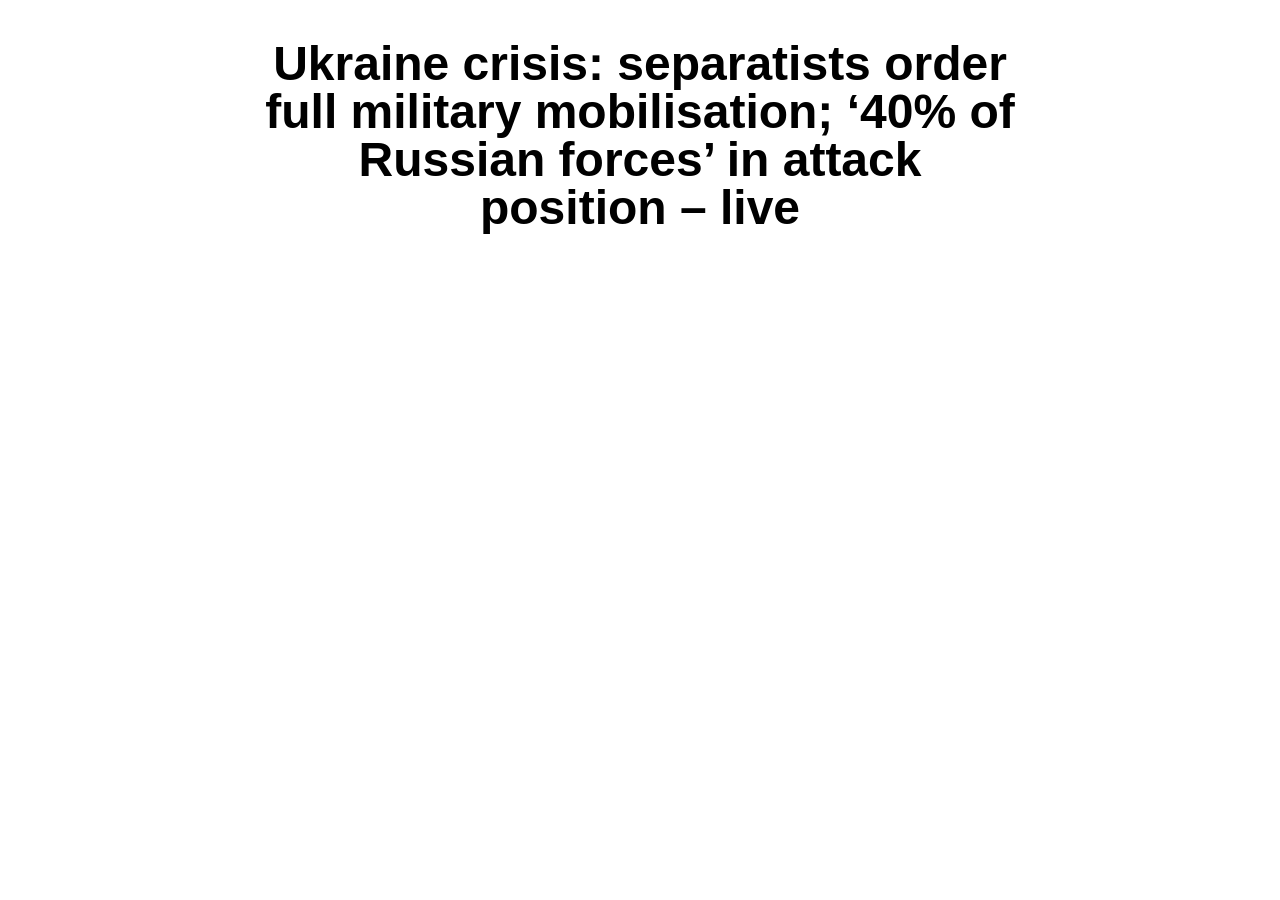
==== components.html @ ae90a289 "prima-bozza" ====
<!DOCTYPE html>
<html lang="en">
<head>
    <meta charset="UTF-8">
    <meta name="viewport" content="width=device-width, initial-scale=1.0">
    <title>Document</title>
    
    <style>
        h2{
            text-align: center;
        }

    </style>

    <link rel="stylesheet" href="static/css/titolo.css">
</head>

<body>
    <div class="title">
        <h2 class="roboto-bold" >
            Ukraine crisis: separatists order <br>full military mobilisation; ‘40% of <br> Russian forces’ in attack <br>position – live
        </h2>
    </div>

    
</body>
</html>
---- static/css/titolo.css ----
.title{
    font-family: 'Roboto', sans-serif;
}

.title h2{
    font-size: 48px ;
    font-weight: bold ;
    line-height: 1;
    width: 710 px ;
    height: 224px ;
    margin-left: 365 px ;
    margin-right: 365 px;
}
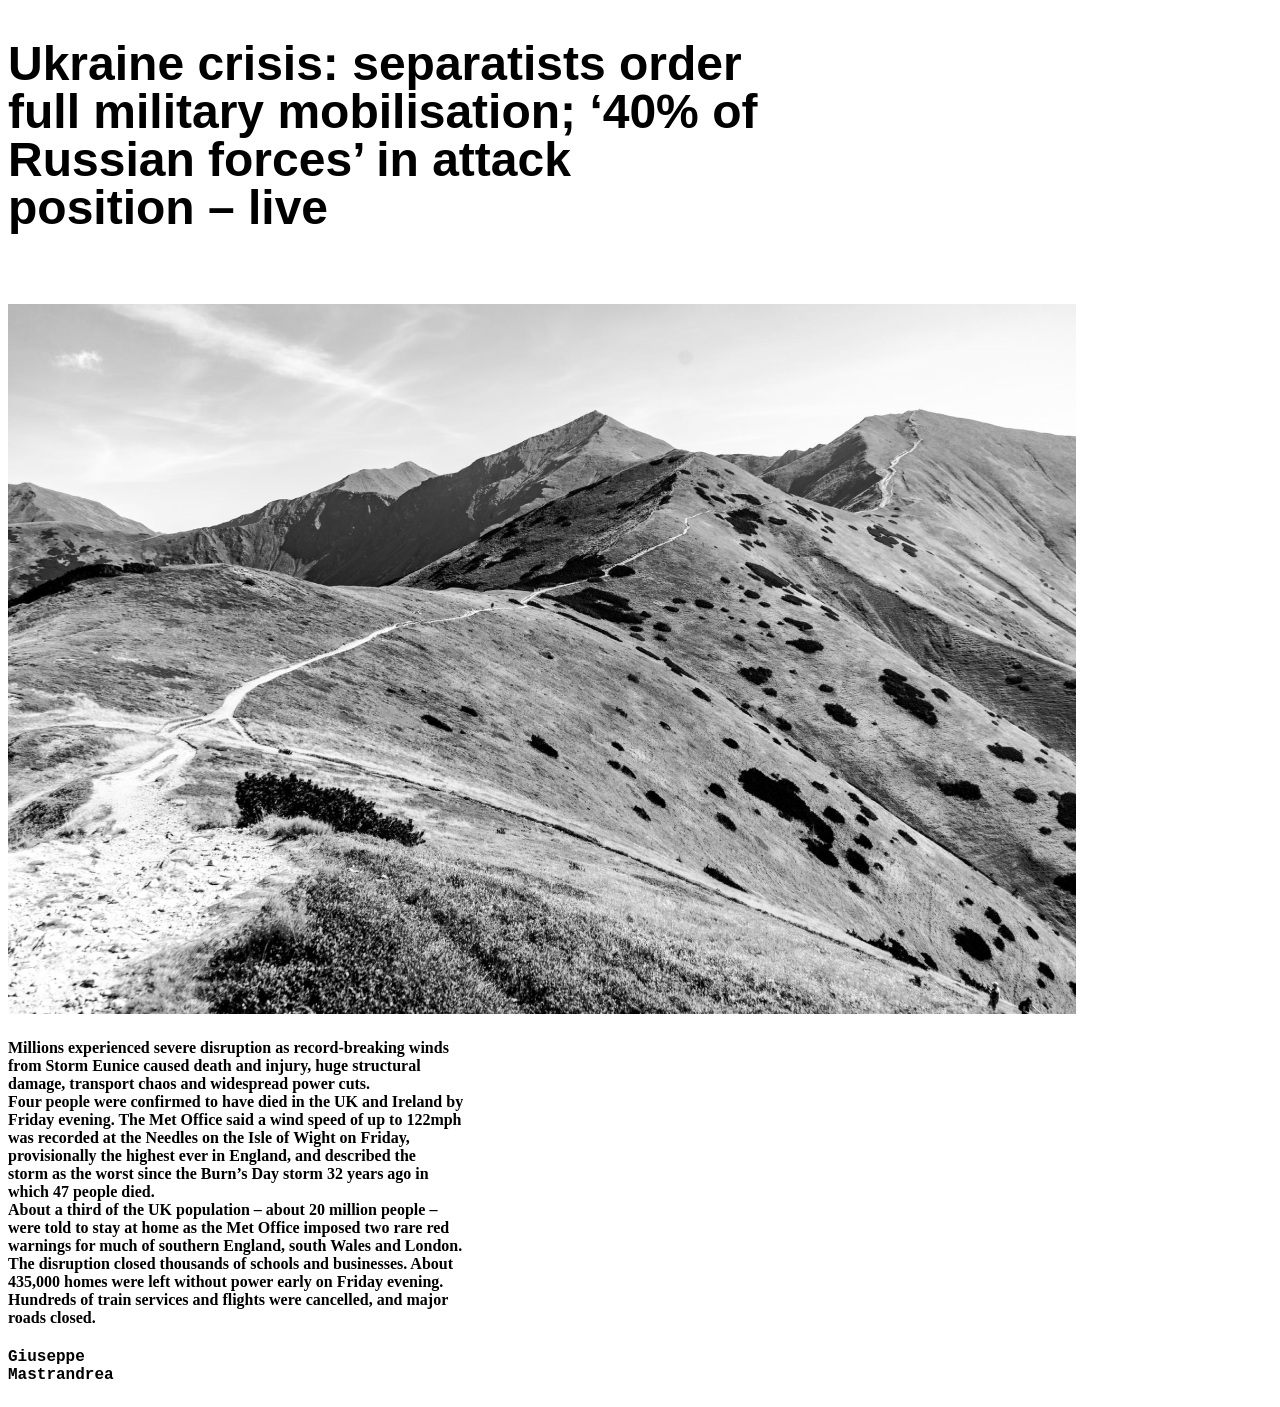
==== commit 4f3be88e: "seconza-bozza" ====
--- a/components.html
+++ b/components.html
@@ -4,22 +4,54 @@
     <meta charset="UTF-8">
     <meta name="viewport" content="width=device-width, initial-scale=1.0">
     <title>Document</title>
-    
-    <style>
-        h2{
-            text-align: center;
-        }
 
-    </style>
 
     <link rel="stylesheet" href="static/css/titolo.css">
+    <link rel="stylesheet" href="static/css/testo.css">
+    <link rel="stylesheet" href="static/css/immagine.css">
+    <link rel="stylesheet" href="static/css/firma.css">
+    
 </head>
 
 <body>
     <div class="title">
         <h2 class="roboto-bold" >
-            Ukraine crisis: separatists order <br>full military mobilisation; ‘40% of <br> Russian forces’ in attack <br>position – live
+            Ukraine crisis: separatists order <br>
+            full military mobilisation; ‘40% of <br>
+            Russian forces’ in attack <br>
+            position – live
         </h2>
+    </div>
+
+    <div class="immagine">
+        <img src="static/img/img prima-prova.png">
+    </div>
+
+    <div class="testo">
+        <h4 class="overpass-mono">
+        Millions experienced severe disruption as record-breaking winds <br>
+        from Storm Eunice caused death and injury, huge structural <br>
+        damage, transport chaos and widespread power cuts. <br>
+        Four people were confirmed to have died in the UK and Ireland by <br>
+        Friday evening. The Met Office said a wind speed of up to 122mph <br>
+        was recorded at the Needles on the Isle of Wight on Friday, <br>
+        provisionally the highest ever in England, and described the <br>
+        storm as the worst since the Burn’s Day storm 32 years ago in <br>
+        which 47 people died. <br>
+        About a third of the UK population – about 20 million people – <br>
+        were told to stay at home as the Met Office imposed two rare red <br>
+        warnings for much of southern England, south Wales and London. <br>
+        The disruption closed thousands of schools and businesses. About <br>
+        435,000 homes were left without power early on Friday evening. <br>
+        Hundreds of train services and flights were cancelled, and major <br>
+        roads closed. <br>
+        </h4>
+    </div>
+
+    <div class="firma">
+        <h4 class="overpass-mono">
+            Giuseppe <br> Mastrandrea
+        </h4>
     </div>
 
     
--- a/static/css/immagine.css
+++ b/static/css/immagine.css
@@ -0,0 +1,5 @@
+.immagine{
+    height: 710 px ;
+    width: 1068 px ;
+    
+}
--- a/static/css/firma.css
+++ b/static/css/firma.css
@@ -0,0 +1,13 @@
+.firma{
+    font-family: 'overpass-mono', monospace;
+}
+
+.firma h4{
+    width: 170 px;
+    height: 40 px ;
+    line-height: 24 px ;
+    font-size: 22 px ;
+    font-weight: bold ;
+    margin-left: 365 px ;
+    margin-right: 365 px;
+}
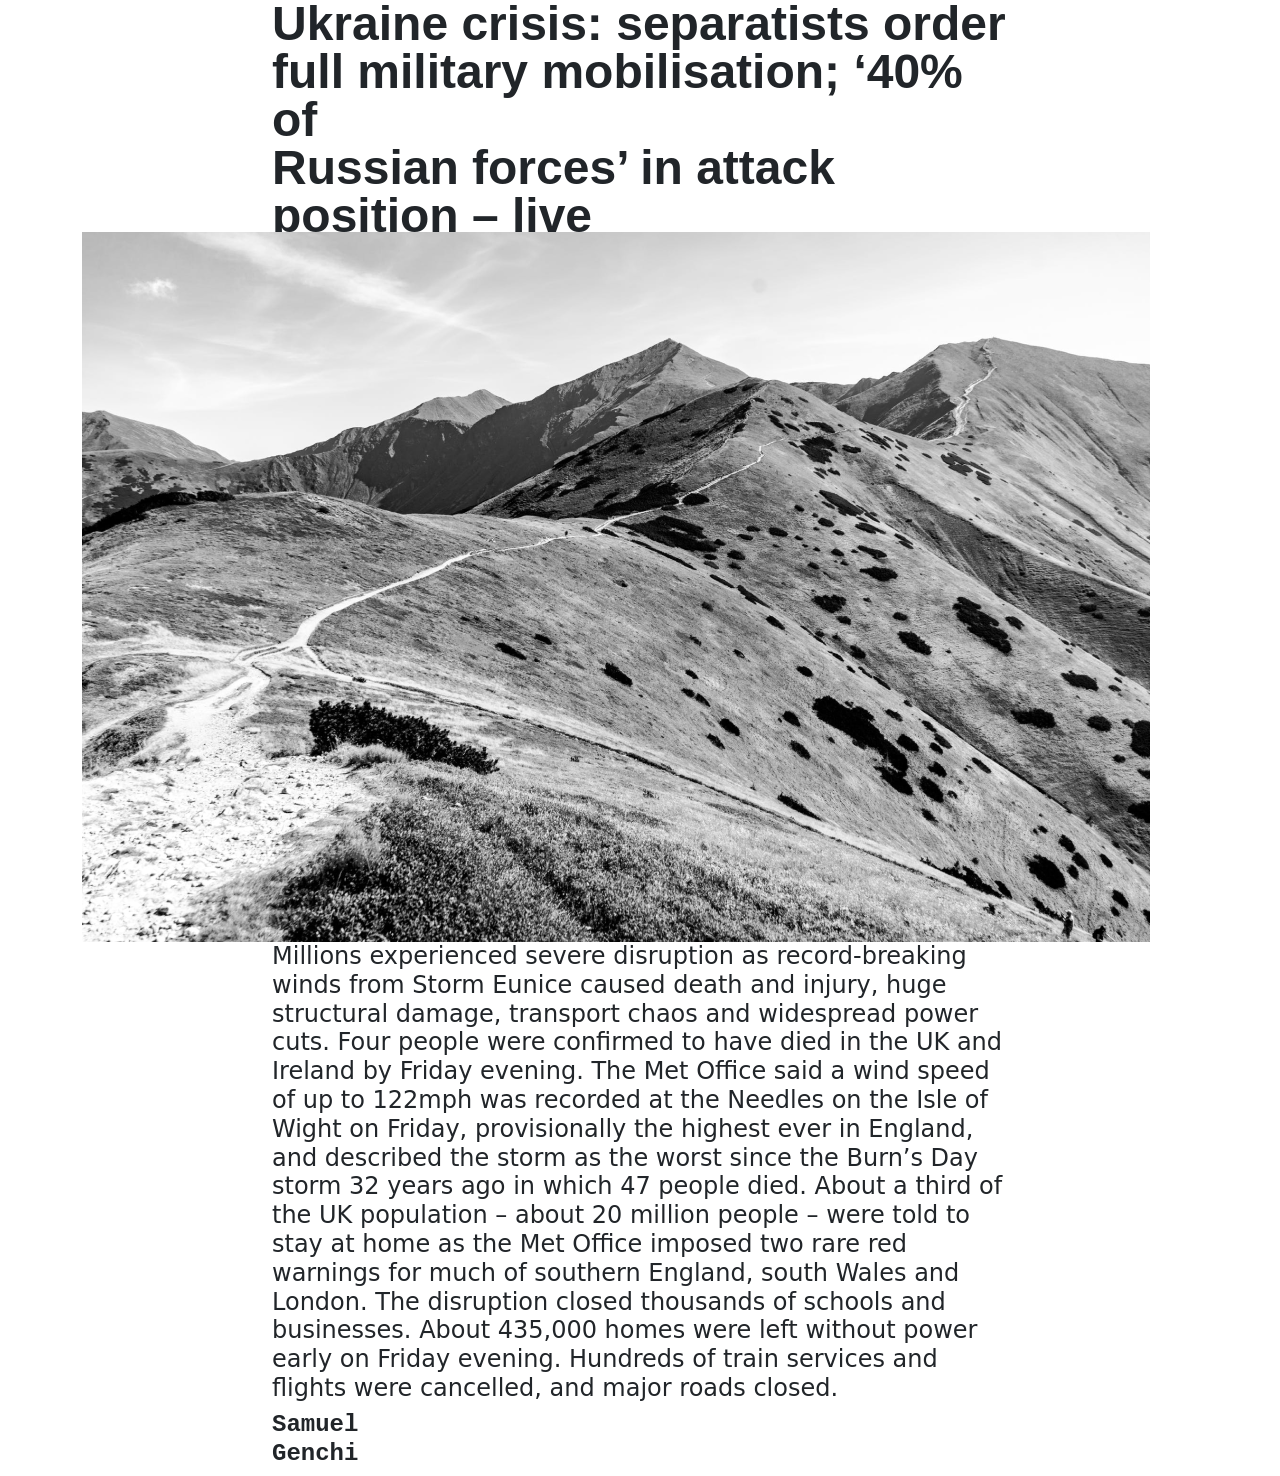
==== commit 45179bc7: "terza-bozza" ====
--- a/components.html
+++ b/components.html
@@ -11,48 +11,75 @@
     <link rel="stylesheet" href="static/css/immagine.css">
     <link rel="stylesheet" href="static/css/firma.css">
     
+    <link href="https://cdn.jsdelivr.net/npm/bootstrap@5.3.3/dist/css/bootstrap.min.css" rel="stylesheet" integrity="sha384-QWTKZyjpPEjISv5WaRU9OFeRpok6YctnYmDr5pNlyT2bRjXh0JMhjY6hW+ALEwIH" crossorigin="anonymous">
 </head>
 
 <body>
-    <div class="title">
-        <h2 class="roboto-bold" >
-            Ukraine crisis: separatists order <br>
-            full military mobilisation; ‘40% of <br>
-            Russian forces’ in attack <br>
-            position – live
-        </h2>
+    <div class="container">
+        <div class="row">
+            <div class="col-8 offset-2">
+                <div class="title">
+                    <h2 class="roboto-bold" >
+                        Ukraine crisis: separatists order <br>
+                        full military mobilisation; ‘40% of <br>
+                        Russian forces’ in attack <br>
+                        position – live 
+                    </h2>
+                </div>
+            </div>
+        </div>
     </div>
 
-    <div class="immagine">
-        <img src="static/img/img prima-prova.png">
+    <div class="container">
+        <div class="row">
+            <div class="col-12">
+                <div class="immagine">
+                    <img src="static/img/img prima-prova.png">
+                </div>
+            </div>
+        </div>
+     </div>    
+
+
+     <div class="container">
+        <div class="row">
+            <div class="col-8 offset-2">
+                <div class="testo">
+                    <h4 class="overpass-mono">
+                        Millions experienced severe disruption as record-breaking winds 
+                        from Storm Eunice caused death and injury, huge structural 
+                        damage, transport chaos and widespread power cuts. 
+                        Four people were confirmed to have died in the UK and Ireland by 
+                        Friday evening. The Met Office said a wind speed of up to 122mph 
+                        was recorded at the Needles on the Isle of Wight on Friday, 
+                        provisionally the highest ever in England, and described the 
+                        storm as the worst since the Burn’s Day storm 32 years ago in 
+                        which 47 people died. 
+                        About a third of the UK population – about 20 million people – 
+                        were told to stay at home as the Met Office imposed two rare red 
+                        warnings for much of southern England, south Wales and London. 
+                        The disruption closed thousands of schools and businesses. About 
+                        435,000 homes were left without power early on Friday evening. 
+                        Hundreds of train services and flights were cancelled, and major 
+                        roads closed. 
+                    </h4>
+                </div>
+            </div>
+        </div>
     </div>
 
-    <div class="testo">
-        <h4 class="overpass-mono">
-        Millions experienced severe disruption as record-breaking winds <br>
-        from Storm Eunice caused death and injury, huge structural <br>
-        damage, transport chaos and widespread power cuts. <br>
-        Four people were confirmed to have died in the UK and Ireland by <br>
-        Friday evening. The Met Office said a wind speed of up to 122mph <br>
-        was recorded at the Needles on the Isle of Wight on Friday, <br>
-        provisionally the highest ever in England, and described the <br>
-        storm as the worst since the Burn’s Day storm 32 years ago in <br>
-        which 47 people died. <br>
-        About a third of the UK population – about 20 million people – <br>
-        were told to stay at home as the Met Office imposed two rare red <br>
-        warnings for much of southern England, south Wales and London. <br>
-        The disruption closed thousands of schools and businesses. About <br>
-        435,000 homes were left without power early on Friday evening. <br>
-        Hundreds of train services and flights were cancelled, and major <br>
-        roads closed. <br>
-        </h4>
+    <div class="container">
+        <div class="row">
+            <div class="col-4 offset-2">
+                <div class="firma">
+                    <h4 class="overpass-mono">
+                        Samuel <br> Genchi
+                    </h4>
+                </div> 
+            </div>
+        </div>
     </div>
 
-    <div class="firma">
-        <h4 class="overpass-mono">
-            Giuseppe <br> Mastrandrea
-        </h4>
-    </div>
 
     
 </body>
--- a/static/css/immagine.css
+++ b/static/css/immagine.css
@@ -1,5 +1,5 @@
 .immagine{
     height: 710 px ;
     width: 1068 px ;
-    
+    padding: auto ;
 }
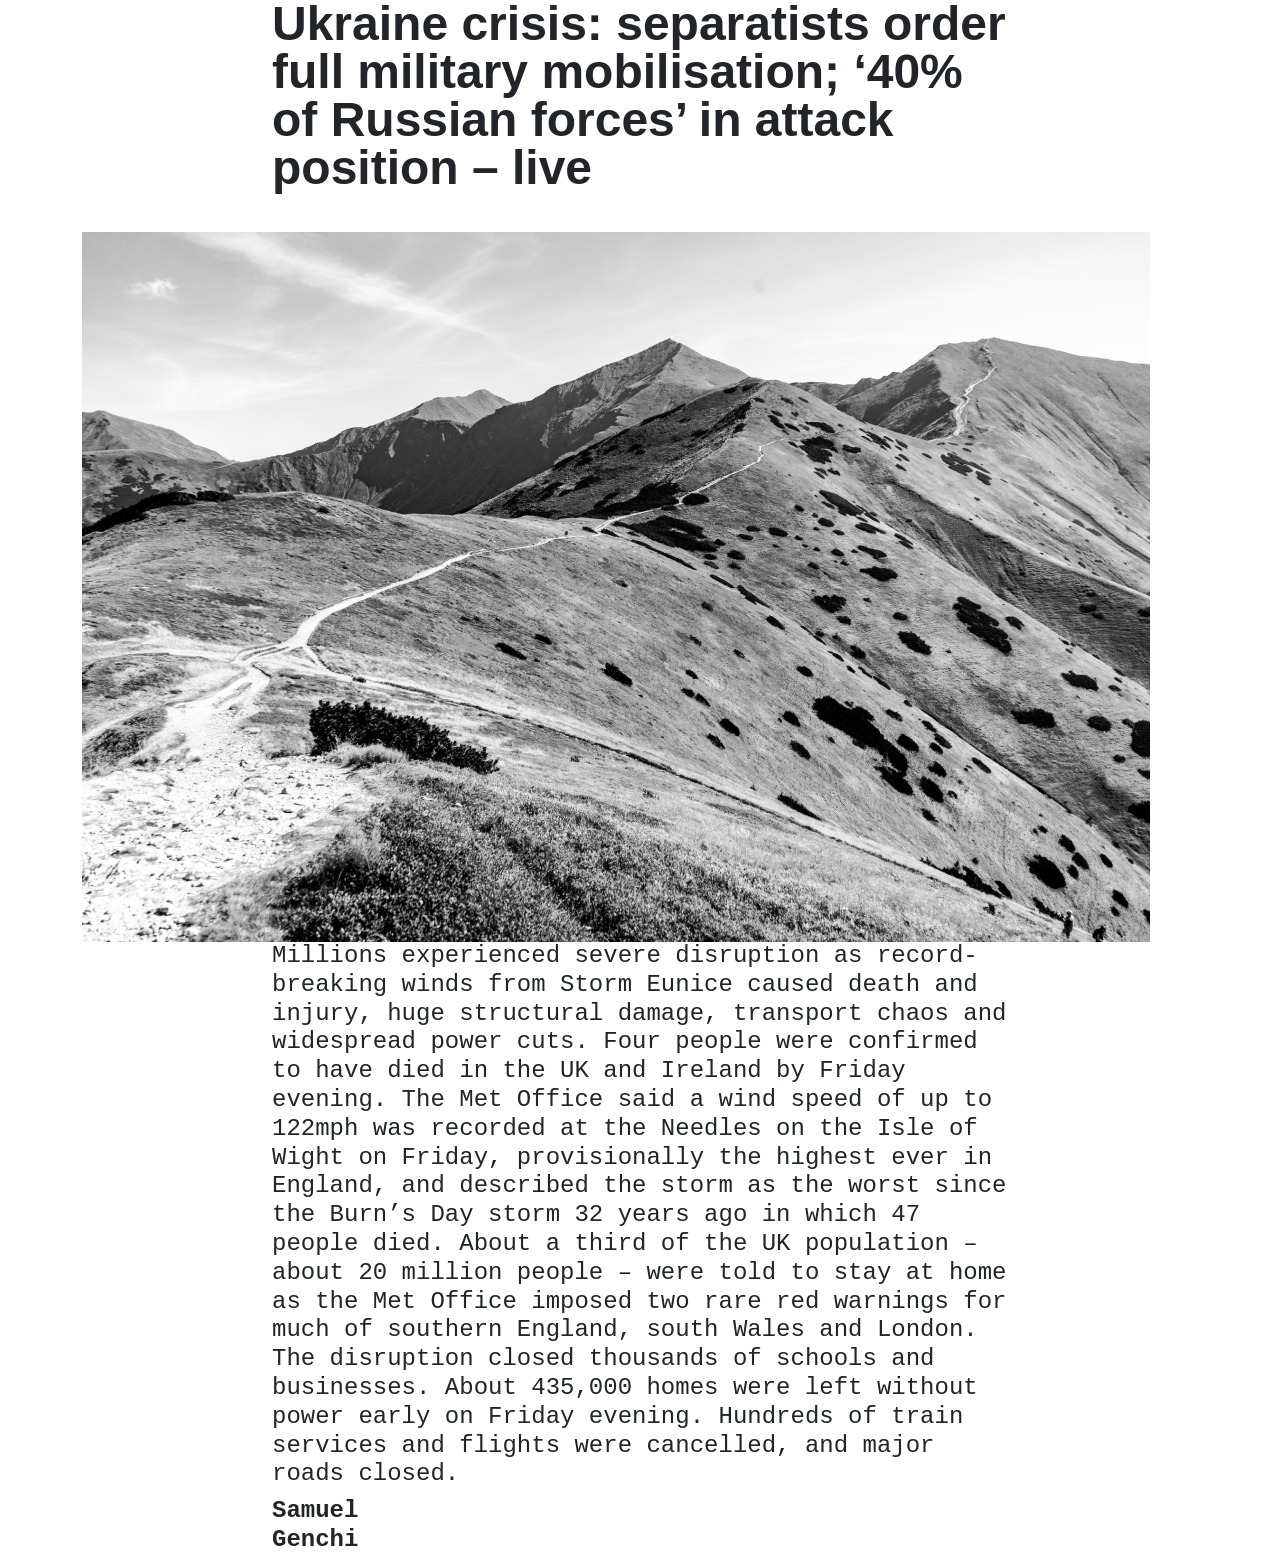
==== commit 507897ba: "quarta-bozza" ====
--- a/components.html
+++ b/components.html
@@ -20,9 +20,9 @@
             <div class="col-8 offset-2">
                 <div class="title">
                     <h2 class="roboto-bold" >
-                        Ukraine crisis: separatists order <br>
-                        full military mobilisation; ‘40% of <br>
-                        Russian forces’ in attack <br>
+                        Ukraine crisis: separatists order 
+                        full military mobilisation; ‘40% of 
+                        Russian forces’ in attack 
                         position – live 
                     </h2>
                 </div>
--- a/static/css/testo.css
+++ b/static/css/testo.css
@@ -0,0 +1,14 @@
+.testo{
+    font-family: 'overpass-mono', monospace;
+}
+
+.testo h4{
+    width: 710 px ;
+    height: 456 px ;
+    line-height: 24 px ;
+    font-size: 18 px ;
+    font-weight: normal ;
+    margin-left: 365 px ;
+    margin-right: 365 px;
+    padding-top: 80 px ;
+}
--- a/static/css/immagine.css
+++ b/static/css/immagine.css
@@ -1,5 +1,5 @@
 .immagine{
     height: 710 px ;
-    width: 1068 px ;
-    padding: auto ;
+    width: 100% ;
+    padding-top: 30 px;
 }
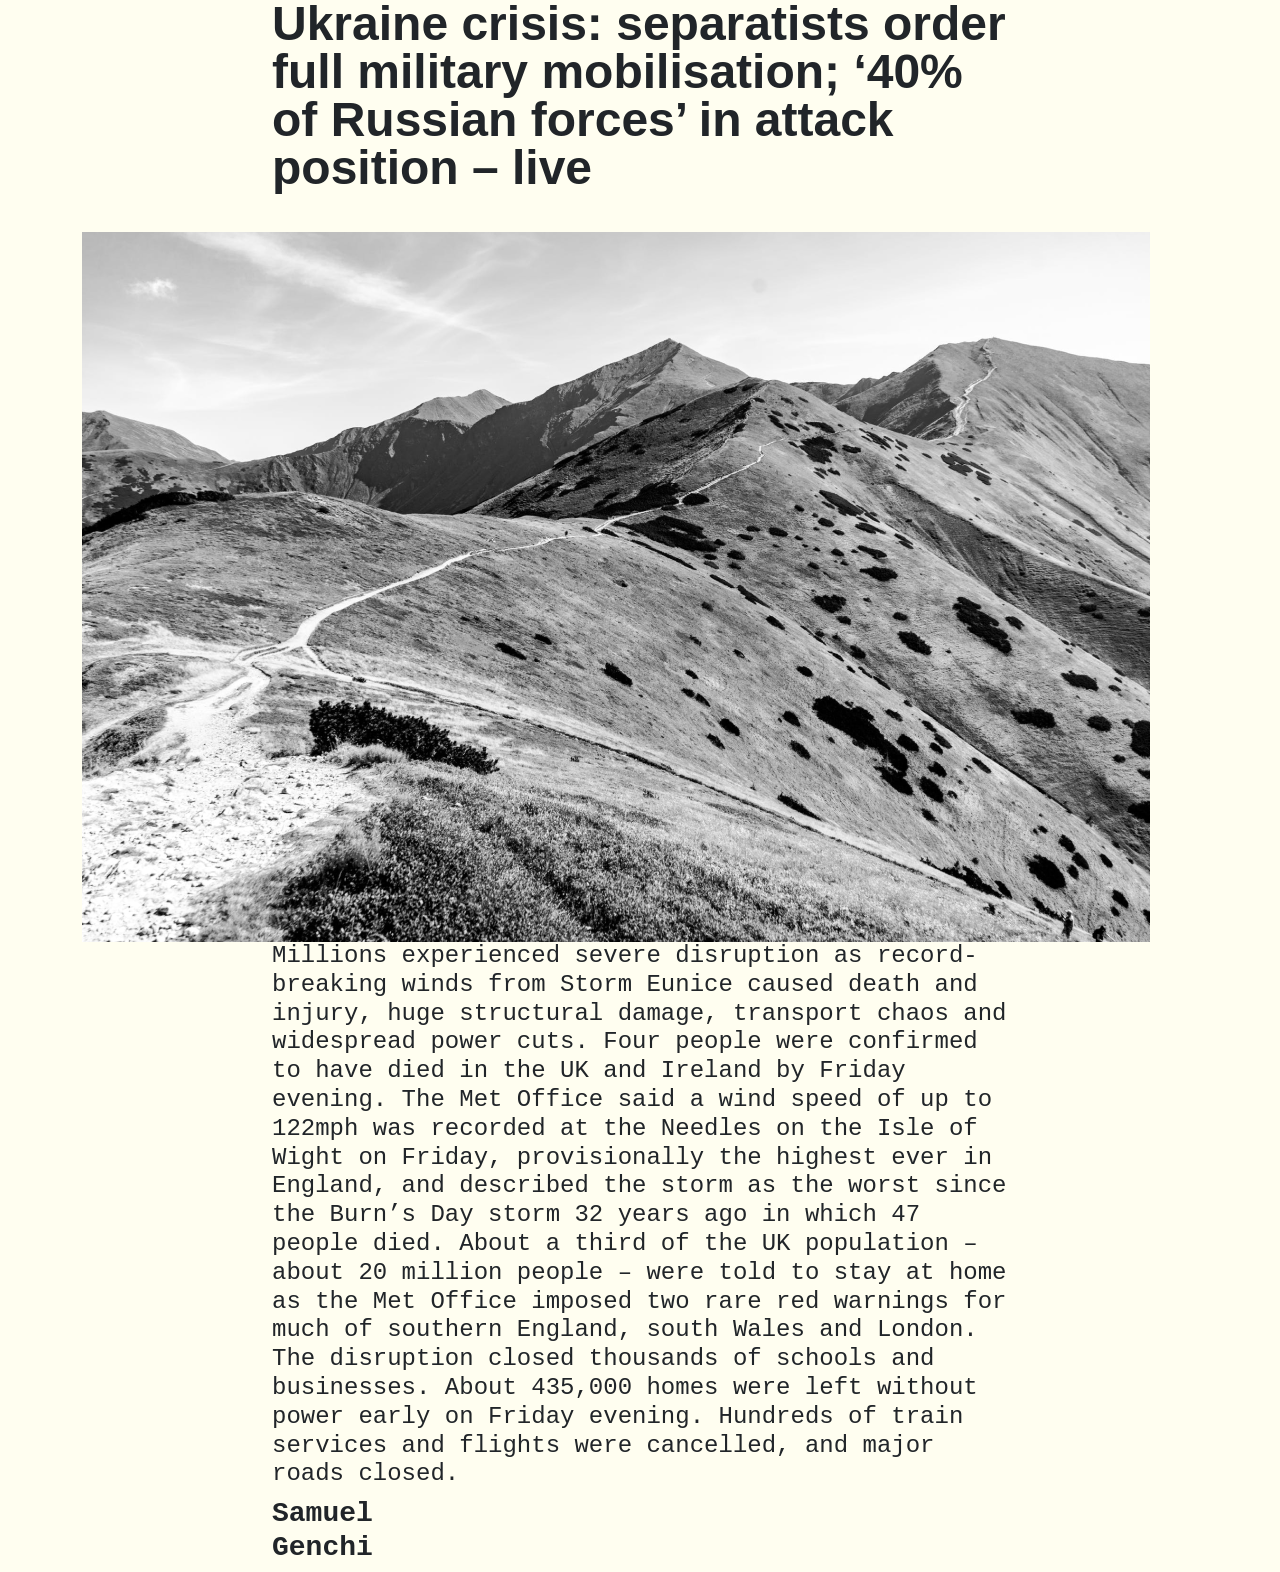
==== commit 165be7c8: "quinta-bozza" ====
--- a/components.html
+++ b/components.html
@@ -5,17 +5,15 @@
     <meta name="viewport" content="width=device-width, initial-scale=1.0">
     <title>Document</title>
 
+     <link href="https://cdn.jsdelivr.net/npm/bootstrap@5.3.3/dist/css/bootstrap.min.css" rel="stylesheet" integrity="sha384-QWTKZyjpPEjISv5WaRU9OFeRpok6YctnYmDr5pNlyT2bRjXh0JMhjY6hW+ALEwIH" crossorigin="anonymous">
 
-    <link rel="stylesheet" href="static/css/titolo.css">
-    <link rel="stylesheet" href="static/css/testo.css">
-    <link rel="stylesheet" href="static/css/immagine.css">
-    <link rel="stylesheet" href="static/css/firma.css">
+    <link rel="stylesheet" href="static/css/index.css">
     
-    <link href="https://cdn.jsdelivr.net/npm/bootstrap@5.3.3/dist/css/bootstrap.min.css" rel="stylesheet" integrity="sha384-QWTKZyjpPEjISv5WaRU9OFeRpok6YctnYmDr5pNlyT2bRjXh0JMhjY6hW+ALEwIH" crossorigin="anonymous">
 </head>
 
 <body>
     <div class="container">
+
         <div class="row">
             <div class="col-8 offset-2">
                 <div class="title">
@@ -28,9 +26,9 @@
                 </div>
             </div>
         </div>
-    </div>
+    
 
-    <div class="container">
+    
         <div class="row">
             <div class="col-12">
                 <div class="immagine">
@@ -38,10 +36,10 @@
                 </div>
             </div>
         </div>
-     </div>    
+    
 
 
-     <div class="container">
+    
         <div class="row">
             <div class="col-8 offset-2">
                 <div class="testo">
@@ -66,15 +64,15 @@
                 </div>
             </div>
         </div>
-    </div>
+    
 
-    <div class="container">
+    
         <div class="row">
             <div class="col-4 offset-2">
                 <div class="firma">
-                    <h4 class="overpass-mono">
+                    <h3 class="overpass-mono">
                         Samuel <br> Genchi
-                    </h4>
+                    </h3>
                 </div> 
             </div>
         </div>
--- a/static/css/index.css
+++ b/static/css/index.css
@@ -0,0 +1,14 @@
+@import "titolo.css";
+@import "immagine.css";
+@import "testo.css";
+@import "firma.css";
+
+body{
+    background-color : #FFFEF0;
+}
+
+
+
+
+
+
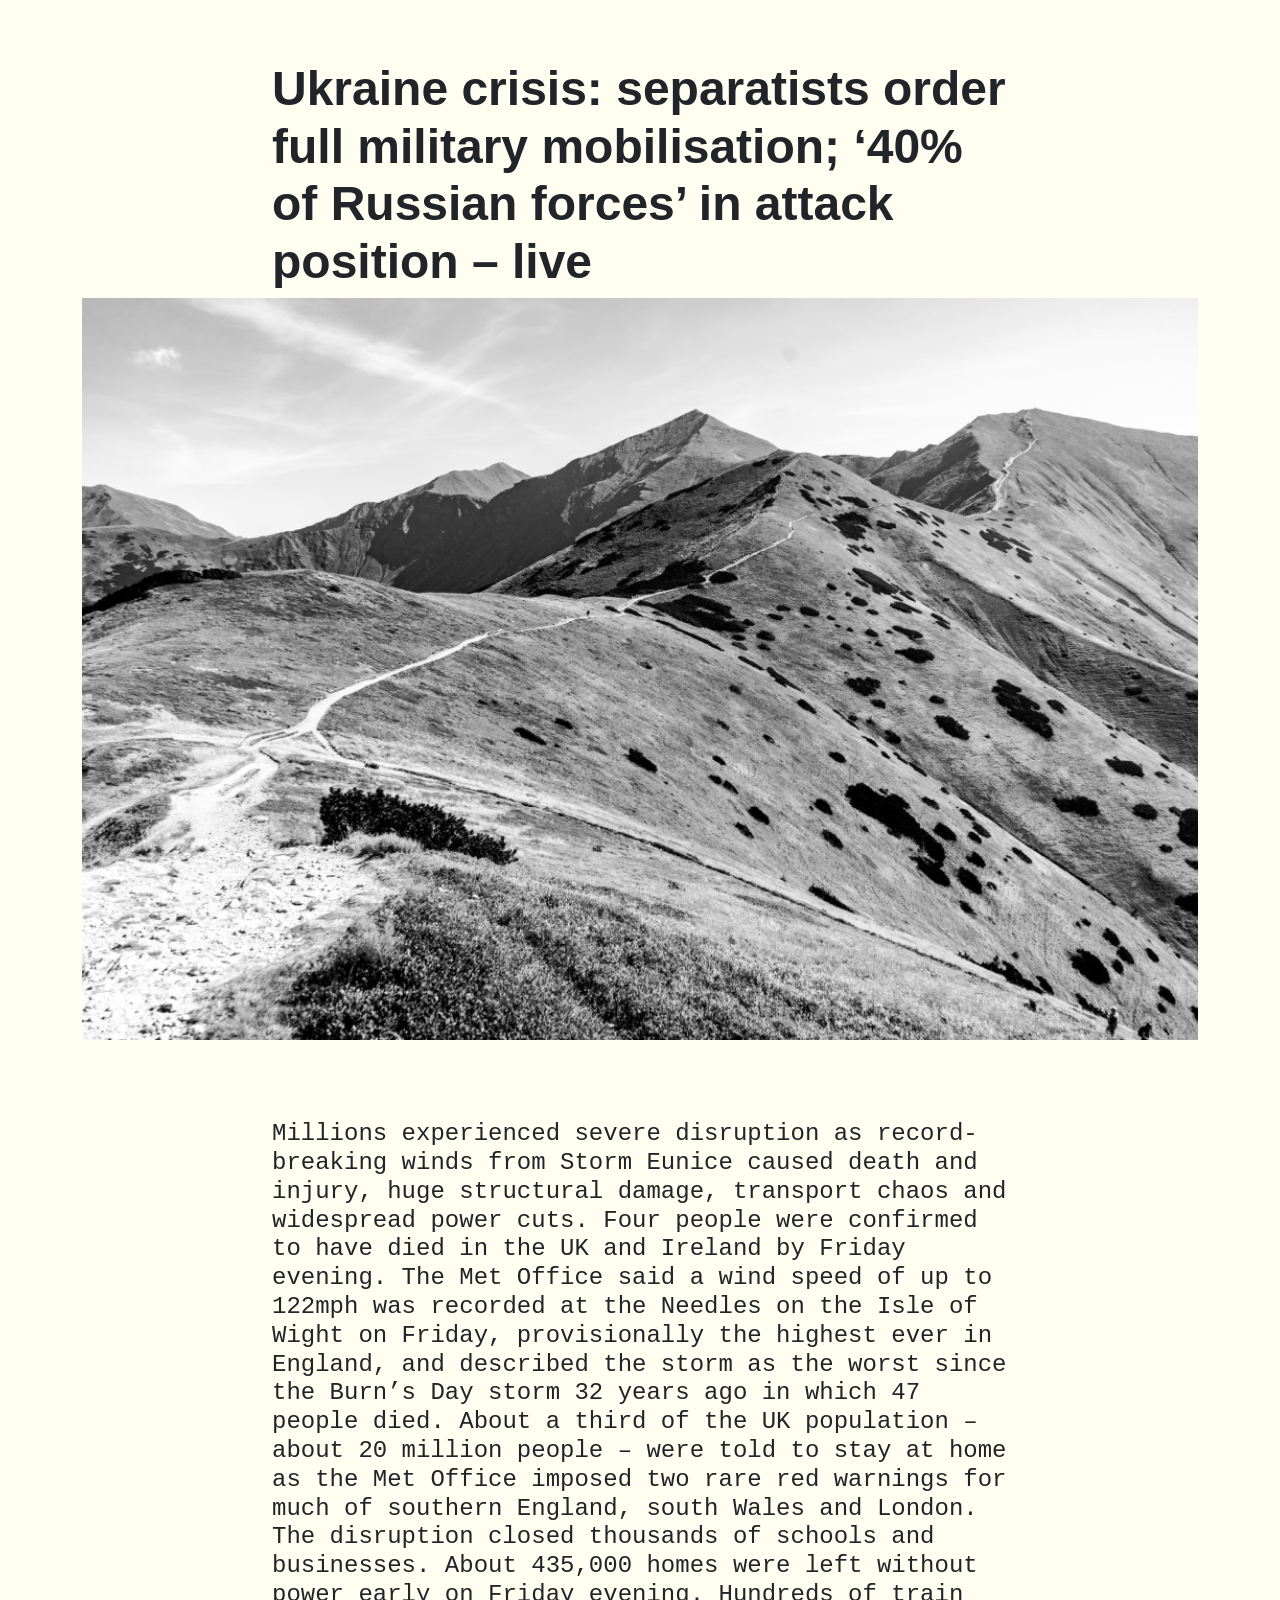
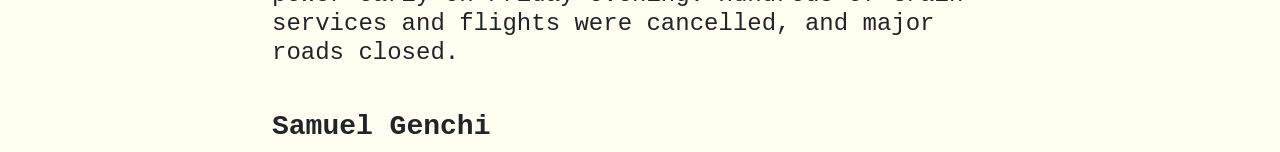
==== commit 968c65fb: "sesta-bozza" ====
--- a/components.html
+++ b/components.html
@@ -7,7 +7,7 @@
 
      <link href="https://cdn.jsdelivr.net/npm/bootstrap@5.3.3/dist/css/bootstrap.min.css" rel="stylesheet" integrity="sha384-QWTKZyjpPEjISv5WaRU9OFeRpok6YctnYmDr5pNlyT2bRjXh0JMhjY6hW+ALEwIH" crossorigin="anonymous">
 
-    <link rel="stylesheet" href="static/css/index.css">
+    <link rel="stylesheet" href="static/css/index.css"/>
     
 </head>
 
@@ -15,9 +15,9 @@
     <div class="container">
 
         <div class="row">
-            <div class="col-8 offset-2">
+            <div class="col-md-8 offset-md-2">
                 <div class="title">
-                    <h2 class="roboto-bold" >
+                    <h2 style="margin-top:60px;" class="roboto-bold" >
                         Ukraine crisis: separatists order 
                         full military mobilisation; ‘40% of 
                         Russian forces’ in attack 
@@ -30,9 +30,9 @@
 
     
         <div class="row">
-            <div class="col-12">
-                <div class="immagine">
-                    <img src="static/img/img prima-prova.png">
+            <div class="col-md-12">
+                <div class="img">
+                    <img style= "margin-top:30 px " src ="static/img/img prima-prova.png">
                 </div>
             </div>
         </div>
@@ -41,9 +41,9 @@
 
     
         <div class="row">
-            <div class="col-8 offset-2">
+            <div class="col-md-8 offset-md-2">
                 <div class="testo">
-                    <h4 class="overpass-mono">
+                    <h4 style="margin-top:80px;" class="overpass-mono" >
                         Millions experienced severe disruption as record-breaking winds 
                         from Storm Eunice caused death and injury, huge structural 
                         damage, transport chaos and widespread power cuts. 
@@ -68,10 +68,10 @@
 
     
         <div class="row">
-            <div class="col-4 offset-2">
+            <div class="col-md-4 offset-md-2">
                 <div class="firma">
-                    <h3 class="overpass-mono">
-                        Samuel <br> Genchi
+                    <h3 style="margin-top: 35px;" class="overpass-mono" >
+                        Samuel Genchi
                     </h3>
                 </div> 
             </div>
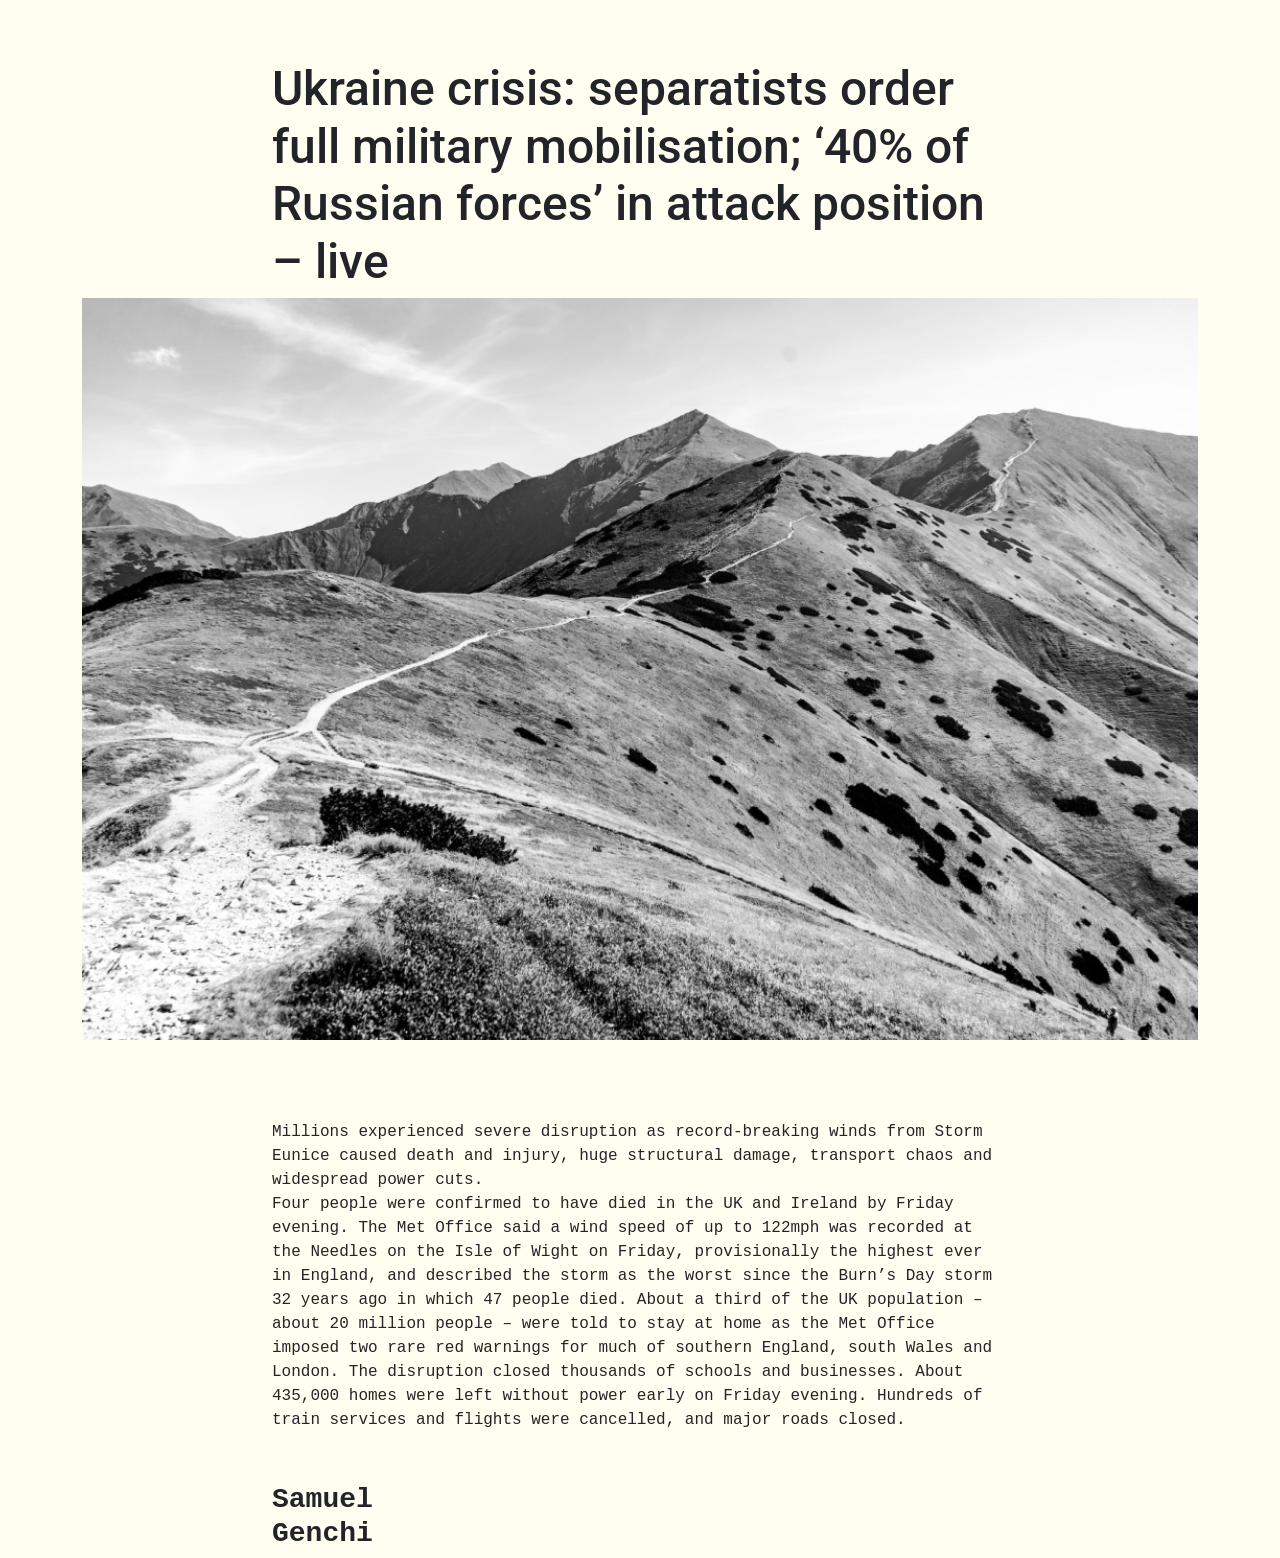
==== commit 5e4a38e1: "ottava-bozza" ====
--- a/components.html
+++ b/components.html
@@ -5,8 +5,8 @@
     <meta name="viewport" content="width=device-width, initial-scale=1.0">
     <title>Document</title>
 
-     <link href="https://cdn.jsdelivr.net/npm/bootstrap@5.3.3/dist/css/bootstrap.min.css" rel="stylesheet" integrity="sha384-QWTKZyjpPEjISv5WaRU9OFeRpok6YctnYmDr5pNlyT2bRjXh0JMhjY6hW+ALEwIH" crossorigin="anonymous">
-
+    <link href="https://cdn.jsdelivr.net/npm/bootstrap@5.3.3/dist/css/bootstrap.min.css" rel="stylesheet" integrity="sha384-QWTKZyjpPEjISv5WaRU9OFeRpok6YctnYmDr5pNlyT2bRjXh0JMhjY6hW+ALEwIH" crossorigin="anonymous">
+    <link href="https://fonts.googleapis.com/css2?family=Overpass+Mono:wght@300..700&family=Roboto:ital,wght@0,100;0,300;0,400;0,500;0,700;0,900;1,100;1,300;1,400;1,500;1,700;1,900&display=swap" rel="stylesheet">
     <link rel="stylesheet" href="static/css/index.css"/>
     
 </head>
@@ -43,10 +43,10 @@
         <div class="row">
             <div class="col-md-8 offset-md-2">
                 <div class="testo">
-                    <h4 style="margin-top:80px;" class="overpass-mono" >
+                    <p style="margin-top:80px;" class="overpass-mono">
                         Millions experienced severe disruption as record-breaking winds 
                         from Storm Eunice caused death and injury, huge structural 
-                        damage, transport chaos and widespread power cuts. 
+                        damage, transport chaos and widespread power cuts. <br>
                         Four people were confirmed to have died in the UK and Ireland by 
                         Friday evening. The Met Office said a wind speed of up to 122mph 
                         was recorded at the Needles on the Isle of Wight on Friday, 
@@ -60,7 +60,7 @@
                         435,000 homes were left without power early on Friday evening. 
                         Hundreds of train services and flights were cancelled, and major 
                         roads closed. 
-                    </h4>
+                    </p>
                 </div>
             </div>
         </div>
@@ -71,7 +71,7 @@
             <div class="col-md-4 offset-md-2">
                 <div class="firma">
                     <h3 style="margin-top: 35px;" class="overpass-mono" >
-                        Samuel Genchi
+                        Samuel <br> Genchi
                     </h3>
                 </div> 
             </div>
--- a/static/css/index.css
+++ b/static/css/index.css
@@ -7,8 +7,3 @@
     background-color : #FFFEF0;
 }
 
-
-
-
-
-
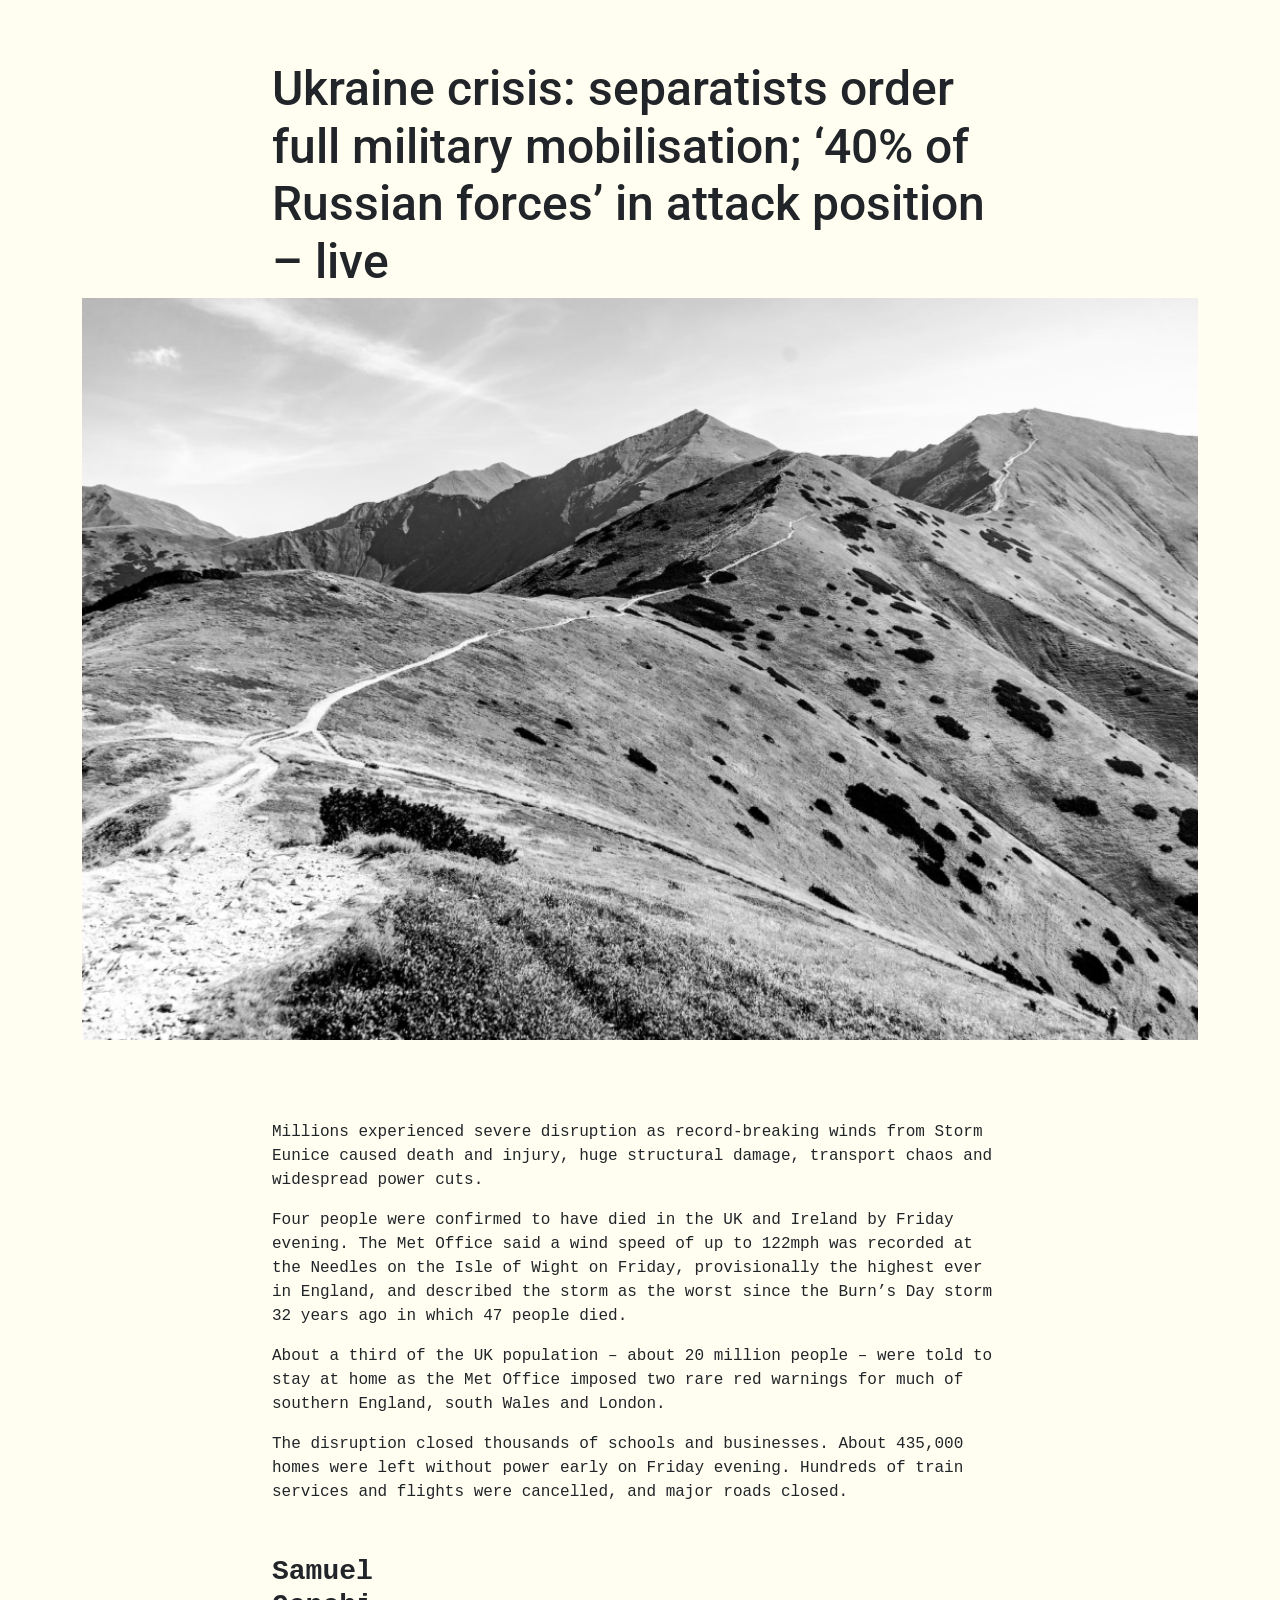
==== commit 43ec13a6: "bozza-finale" ====
--- a/components.html
+++ b/components.html
@@ -43,24 +43,28 @@
         <div class="row">
             <div class="col-md-8 offset-md-2">
                 <div class="testo">
-                    <p style="margin-top:80px;" class="overpass-mono">
+                    <div style="margin-top:80px;" class="overpass-mono">
+                        <p>
                         Millions experienced severe disruption as record-breaking winds 
                         from Storm Eunice caused death and injury, huge structural 
-                        damage, transport chaos and widespread power cuts. <br>
+                        damage, transport chaos and widespread power cuts. </p>
+                        <p>
                         Four people were confirmed to have died in the UK and Ireland by 
                         Friday evening. The Met Office said a wind speed of up to 122mph 
                         was recorded at the Needles on the Isle of Wight on Friday, 
                         provisionally the highest ever in England, and described the 
                         storm as the worst since the Burn’s Day storm 32 years ago in 
-                        which 47 people died. 
+                        which 47 people died. </p>
+                        <p>
                         About a third of the UK population – about 20 million people – 
                         were told to stay at home as the Met Office imposed two rare red 
-                        warnings for much of southern England, south Wales and London. 
+                        warnings for much of southern England, south Wales and London. </p>
+                        <p>
                         The disruption closed thousands of schools and businesses. About 
                         435,000 homes were left without power early on Friday evening. 
                         Hundreds of train services and flights were cancelled, and major 
-                        roads closed. 
-                    </p>
+                        roads closed. </p>
+                    </div>
                 </div>
             </div>
         </div>
